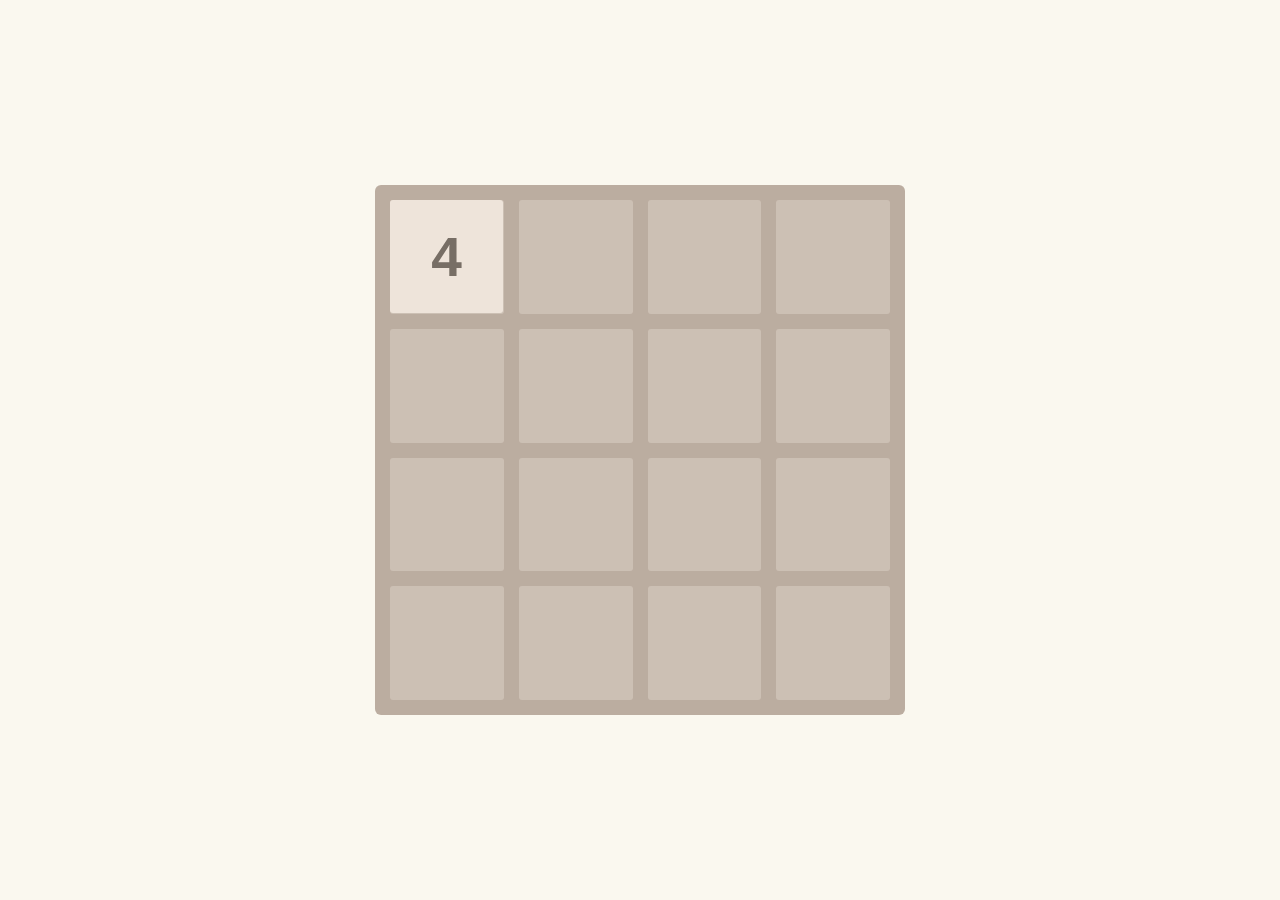
==== index.html @ 9c65163d "дизайн" ====
<!DOCTYPE html>
<html lang="en">
<head>
    <meta charset="UTF-8">
    <meta name="viewport" content="width=device-width, initial-scale=1.0">
    <link rel="stylesheet" href="style.css">
    <title>2048</title>
</head>
<body id="dye">
    <div id="game-board"></div>
</body>
<script src="sccript.js" type="module"></script>
</html>
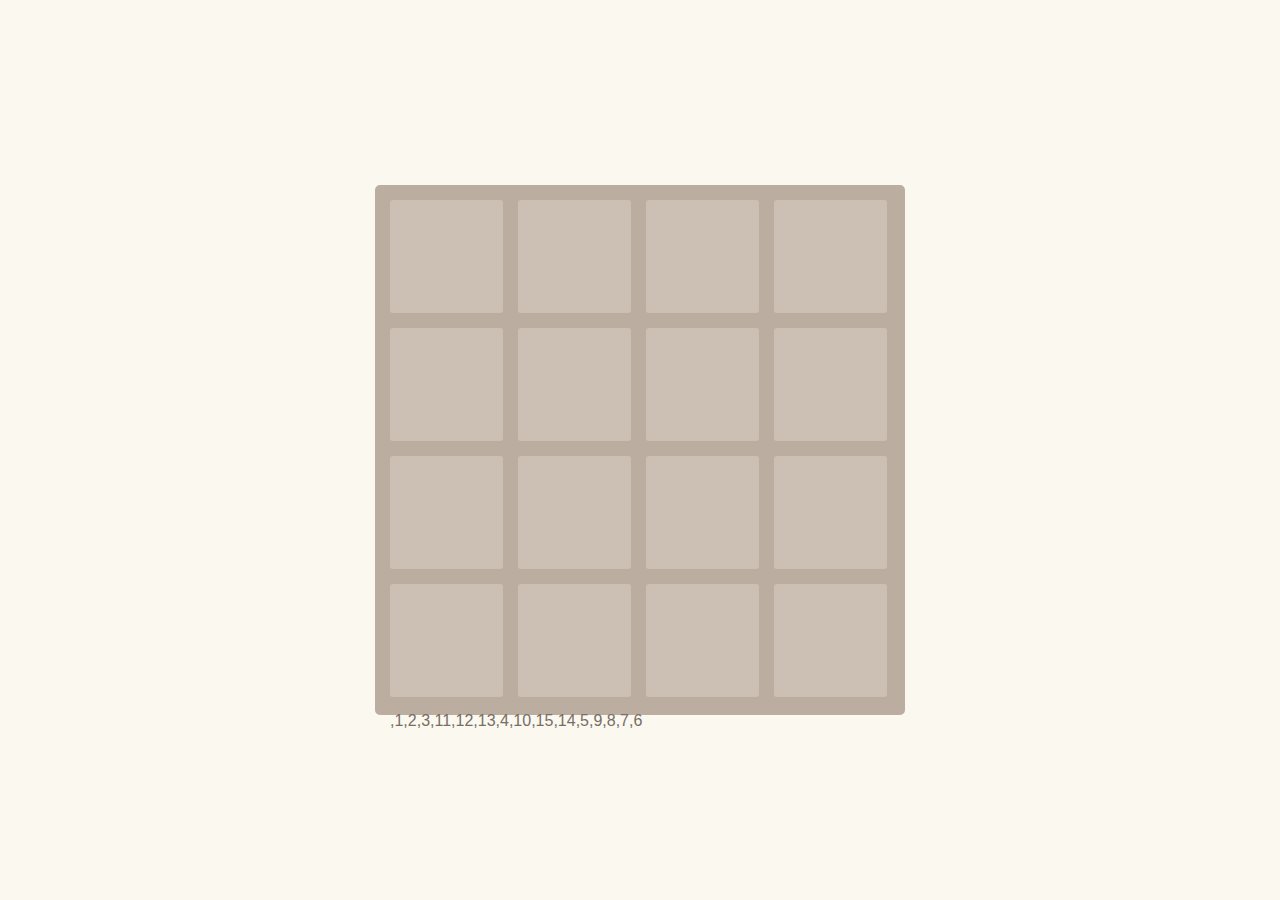
==== commit ae00c15e: "07.08" ====
--- a/index.html
+++ b/index.html
@@ -9,5 +9,5 @@
 <body id="dye">
     <div id="game-board"></div>
 </body>
-<script src="sccript.js" type="module"></script>
+<script src="sccript.js" ></script>
 </html>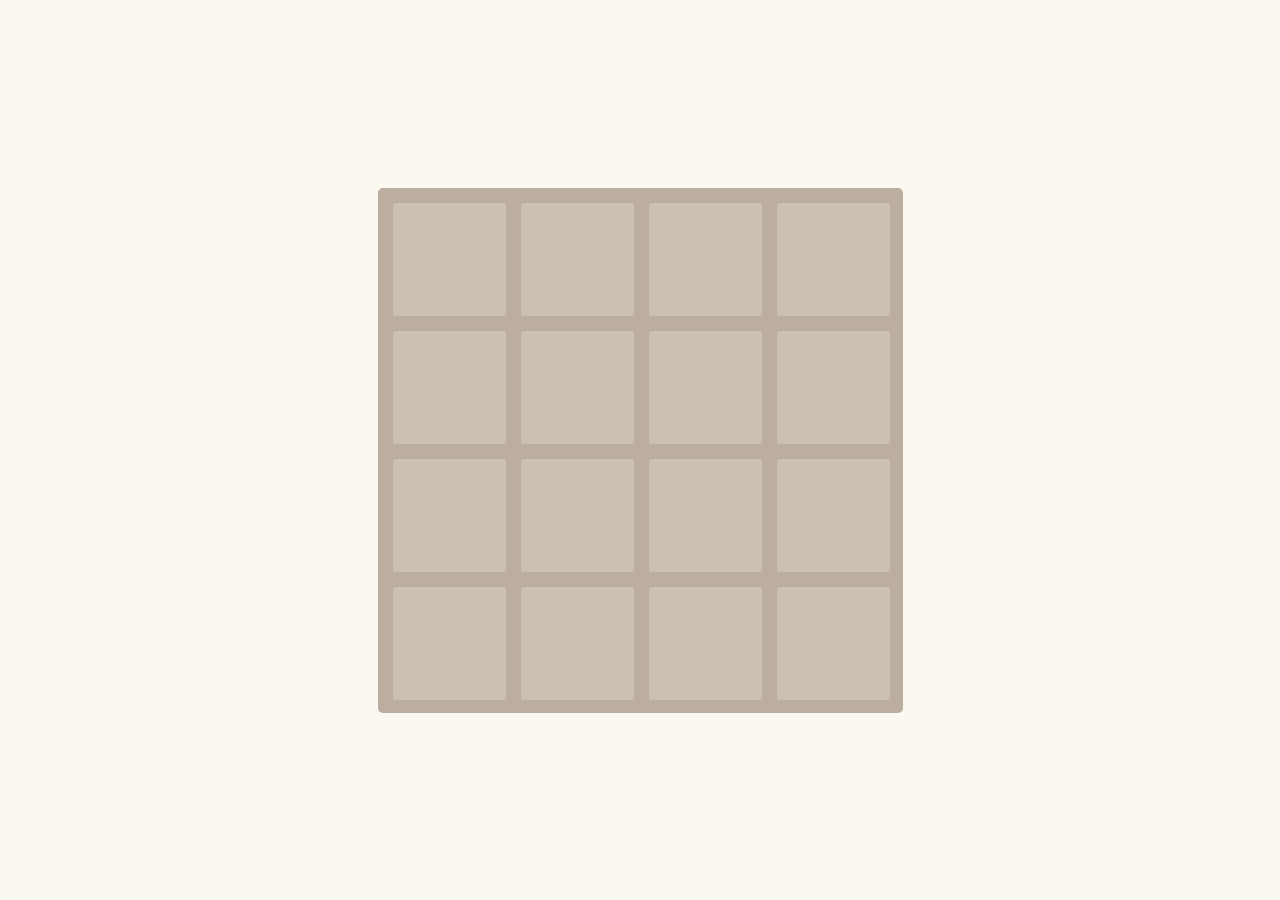
==== commit 56238194: "08.08" ====
--- a/index.html
+++ b/index.html
@@ -6,7 +6,7 @@
     <link rel="stylesheet" href="style.css">
     <title>2048</title>
 </head>
-<body id="dye">
+<body>
     <div id="game-board"></div>
 </body>
 <script src="sccript.js" ></script>
--- a/style.css
+++ b/style.css
@@ -0,0 +1,110 @@
+body {
+    background-color: #faf8ef; 
+    display: flex; 
+    justify-content: center; 
+    align-items: center; 
+    height: 100vh;  
+    font-family: Arial, Helvetica, sans-serif; 
+    font-size: 55px;
+    font-weight: 700;
+    color: #776e65;
+}
+
+* {
+    box-sizing: border-box; 
+    margin: 0px; 
+    padding: 0px;
+}
+
+.x2 {
+    background-color: #eee4da;
+    color: #776e65;
+    display: flex; 
+    justify-content: center; 
+    align-items: center;
+}
+
+.x4 {
+    background-color: #eee1c9;
+    color: #776e65;
+    display: flex; 
+    justify-content: center; 
+    align-items: center;
+}
+
+.x8 {
+    background-color: #f3b27a;
+    color: white;
+    display: flex; 
+    justify-content: center; 
+    align-items: center;
+}
+
+.x16{
+    background-color: #f69664;
+    color: white;
+    display: flex; 
+    justify-content: center; 
+    align-items: center;
+}
+
+.x32{
+    background-color: #f77c5f;
+    color: white;
+    display: flex; 
+    justify-content: center; 
+    align-items: center;
+}
+
+.x64{
+    background-color: #f75f3b;
+    color: white;
+    display: flex; 
+    justify-content: center; 
+    align-items: center;
+}
+
+.x128{
+    background-color: #edce71;
+    color: white;
+    display: flex; 
+    justify-content: center; 
+    align-items: center;
+    font-size: 45px;
+}
+
+.x256{
+    background-color: #edcc62;
+    color: white;
+    display: flex; 
+    justify-content: center; 
+    align-items: center;
+    font-size: 45px;
+}
+
+.x512{
+    background-color: #edc651;
+    color: white;
+    display: flex; 
+    justify-content: center; 
+    align-items: center;
+    font-size: 45px;
+}
+
+.x1024{
+    background-color: #eec744;
+    color: white;
+    display: flex; 
+    justify-content: center; 
+    align-items: center;
+    font-size: 40px;
+}
+
+.x2048{
+    background-color: #ecc230;
+    color: white;
+    display: flex; 
+    justify-content: center; 
+    align-items: center;
+    font-size: 40px;
+}
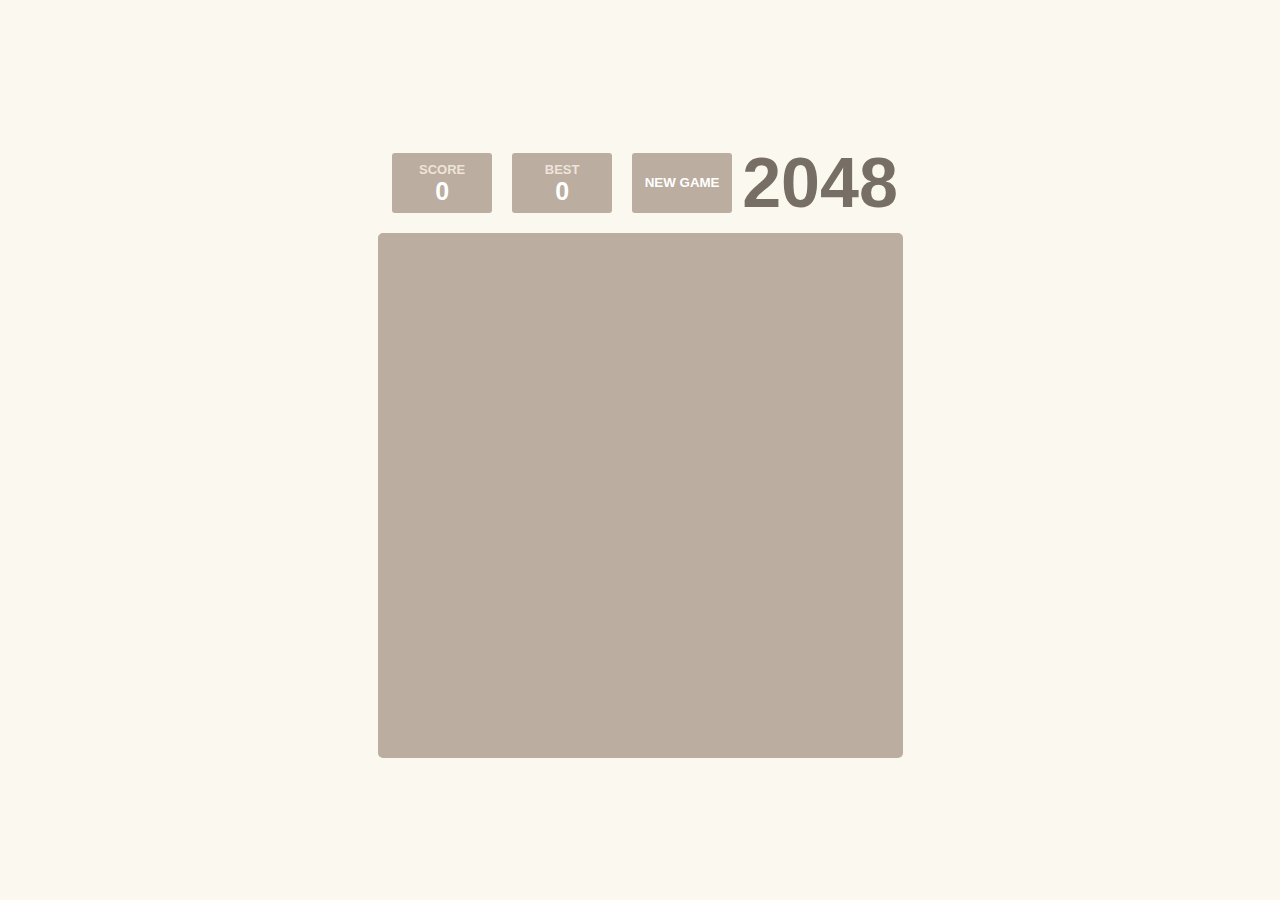
==== commit d2e3577c: "21.08" ====
--- a/index.html
+++ b/index.html
@@ -1,13 +1,13 @@
-<!DOCTYPE html>
-<html lang="en">
-<head>
-    <meta charset="UTF-8">
-    <meta name="viewport" content="width=device-width, initial-scale=1.0">
-    <link rel="stylesheet" href="style.css">
-    <title>2048</title>
-</head>
-<body>
-    <div id="game-board"></div>
-</body>
-<script src="sccript.js" ></script>
+<!DOCTYPE html>
+<html lang="en">
+<head>
+    <meta charset="UTF-8">
+    <meta name="viewport" content="width=device-width, initial-scale=1.0">
+    <link rel="stylesheet" href="style.css">
+    <title>2048</title>
+</head>
+<body>
+    <div id="game-board"></div>
+</body>
+<script src="sccript.js" ></script>
 </html>--- a/style.css
+++ b/style.css
@@ -1,110 +1,129 @@
-body {
-    background-color: #faf8ef; 
-    display: flex; 
-    justify-content: center; 
-    align-items: center; 
-    height: 100vh;  
-    font-family: Arial, Helvetica, sans-serif; 
-    font-size: 55px;
-    font-weight: 700;
-    color: #776e65;
-}
-
-* {
-    box-sizing: border-box; 
-    margin: 0px; 
-    padding: 0px;
-}
-
-.x2 {
-    background-color: #eee4da;
-    color: #776e65;
-    display: flex; 
-    justify-content: center; 
-    align-items: center;
-}
-
-.x4 {
-    background-color: #eee1c9;
-    color: #776e65;
-    display: flex; 
-    justify-content: center; 
-    align-items: center;
-}
-
-.x8 {
-    background-color: #f3b27a;
-    color: white;
-    display: flex; 
-    justify-content: center; 
-    align-items: center;
-}
-
-.x16{
-    background-color: #f69664;
-    color: white;
-    display: flex; 
-    justify-content: center; 
-    align-items: center;
-}
-
-.x32{
-    background-color: #f77c5f;
-    color: white;
-    display: flex; 
-    justify-content: center; 
-    align-items: center;
-}
-
-.x64{
-    background-color: #f75f3b;
-    color: white;
-    display: flex; 
-    justify-content: center; 
-    align-items: center;
-}
-
-.x128{
-    background-color: #edce71;
-    color: white;
-    display: flex; 
-    justify-content: center; 
-    align-items: center;
-    font-size: 45px;
-}
-
-.x256{
-    background-color: #edcc62;
-    color: white;
-    display: flex; 
-    justify-content: center; 
-    align-items: center;
-    font-size: 45px;
-}
-
-.x512{
-    background-color: #edc651;
-    color: white;
-    display: flex; 
-    justify-content: center; 
-    align-items: center;
-    font-size: 45px;
-}
-
-.x1024{
-    background-color: #eec744;
-    color: white;
-    display: flex; 
-    justify-content: center; 
-    align-items: center;
-    font-size: 40px;
-}
-
-.x2048{
-    background-color: #ecc230;
-    color: white;
-    display: flex; 
-    justify-content: center; 
-    align-items: center;
-    font-size: 40px;
-}
+body {
+    background-color: #faf8ef; 
+    display: flex; 
+    justify-content: center; 
+    align-items: center; 
+    flex-direction: column-reverse;
+    height: 100vh;  
+    font-family: Arial, Helvetica, sans-serif; 
+    font-size: 55px;
+    font-weight: 700;
+    color: #776e65;
+    max-width: 525px;
+    margin: 0px auto;
+}
+
+* {
+    box-sizing: border-box; 
+    margin: 0px; 
+    padding: 0px;
+}
+
+.conteiner {
+display: flex;
+
+}
+
+.calc{
+    height: 60px;
+    width: 100px;
+    text-align: center;
+    font-weight: bold;
+    border-radius: 3px;
+    color: white;
+    background: #bbada0;
+    border: none;
+    margin: 10px;
+    text-transform: uppercase;
+}
+
+.score ,
+.scoreTwo{
+    position: relative;
+    display: block;
+    background: #bbada0;
+    padding: 15px 25px;
+    font-size: 25px;
+    height: 25px;
+    line-height: 47px;
+    font-weight: bold;
+    border-radius: 3px;
+    color: white;
+    margin-top: 8px;
+    text-align: center;
+    height: 60px;
+    width: 100px;
+    margin: 10px;
+}
+
+.score::after{
+    content: 'Score';
+}
+
+.scoreTwo::after{
+    content: 'Best';
+}
+
+
+.score::after ,
+.scoreTwo::after{
+    position: absolute;
+    width: 100%;
+    top: 10px;
+    left: 0;
+    text-transform: uppercase;
+    font-size: 13px;
+    line-height: 13px;
+    text-align: center;
+    color: #eee4da;
+}
+
+.tile{
+    background-color: rgba(238, 228, 218, 0.35);
+    border-radius: 3px;
+    display: flex;
+    justify-content: center; 
+    align-items: center; 
+    animation: show 200ms;
+    transition: 100ms;
+}
+
+@keyframes show {
+    0% {
+      opacity: 0    ;
+      transform: scale(0);
+    }
+  }
+
+.text {
+    height: 90px;
+    font-size: 70px;
+    display: flex;
+    justify-content: center;
+}
+
+ .game-board{
+    position: relative;
+    height: 525px; 
+    width: 525px;
+    background-color: #bbada0;
+    border: 15px solid #bbada0;
+    border-radius: 5px;
+    display: grid; 
+    grid-template-columns: repeat(4, 113px);
+    grid-template-rows: repeat(4, 113px); 
+    gap: 15px;
+} 
+
+/* .game-board{
+position: relative;
+height: 525px;
+width: 525px; 
+background-color: #bbada0;
+border: 15px solid #bbada0; 
+border-radius: 5px; 
+display: grid; 
+grid-template-columns: repeat(4, 113px); 
+grid-template-rows: repeat(4, 113px); 
+gap: 15px;
+} */